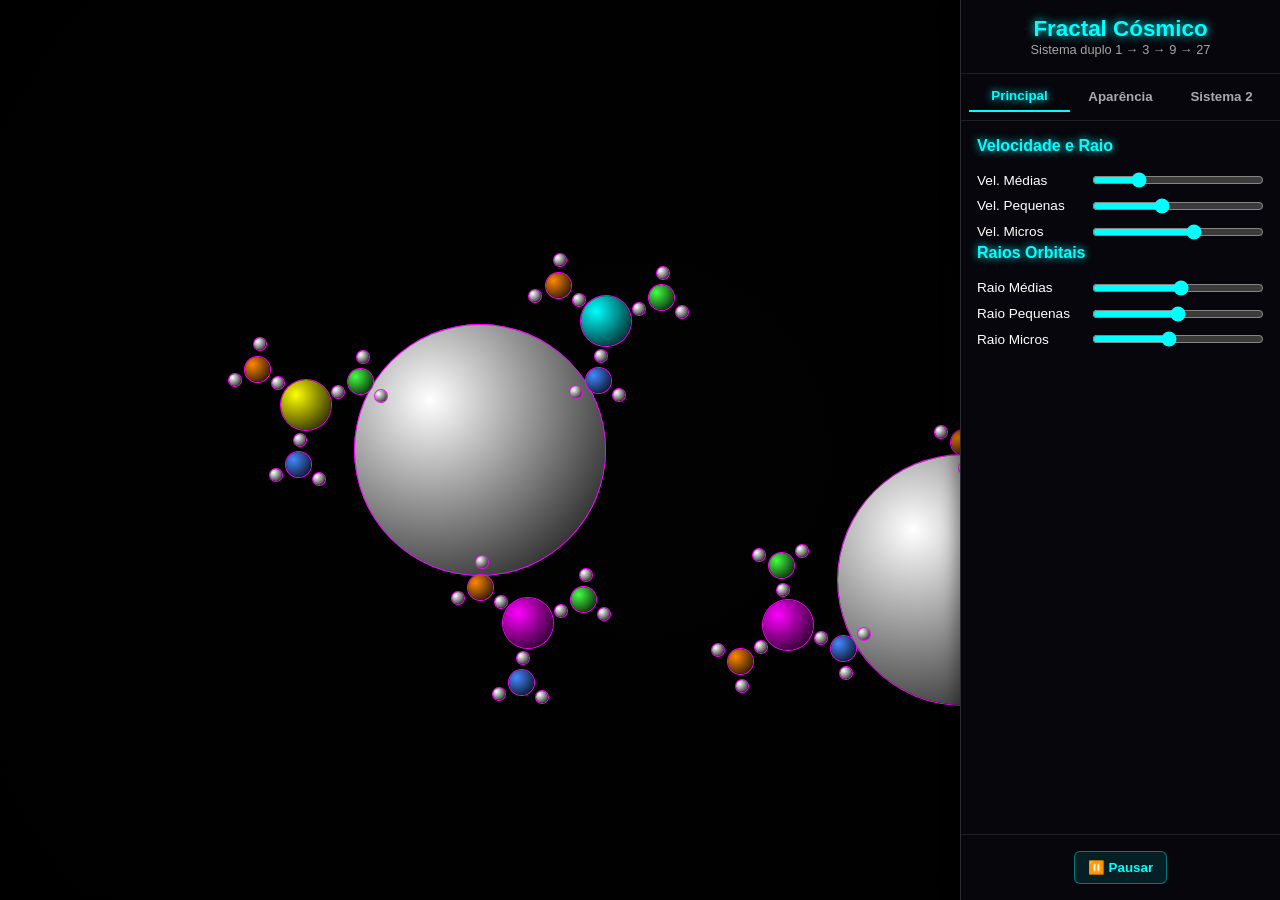
==== Orbitrum.html @ c3b30d6b "Add_000" ====
<!DOCTYPE html>
<html lang="pt-BR">
<head>
  <meta charset="UTF-8" />
  <meta name="viewport" content="width=device-width, initial-scale=1.0" />
  <title>Fractal Cósmico 1-3-9-27</title>
  <link rel="stylesheet" href="style_orbitrum.css" />
</head>
<body>
  <!-- Fundo de estrelas -->
  <canvas id="estrelas"></canvas>

  <!-- Área de visualização -->
  <div class="janela-visual">
    <div class="container" id="container1">
      <div class="esfera grande" id="grande"></div>
    </div>
    <!-- O segundo fractal é criado via JS -->
  </div>

  <!-- Painel lateral -->
  <aside class="painel">
    <div class="painel-topo">
      <h1>Fractal Cósmico</h1>
      <p class="subtitulo">Sistema duplo 1 → 3 → 9 → 27</p>
    </div>

    <div class="abas">
      <button class="aba ativa" data-alvo="controlePrincipal">Principal</button>
      <button class="aba" data-alvo="aparencia">Aparência</button>
      <button class="aba" data-alvo="sistema2">Sistema 2</button>
    </div>

    <!-- Aba Principal -->
    <div class="conteudo-aba ativa" id="controlePrincipal">
      <h2>Velocidade e Raio</h2>
      <label>Vel. Médias <input type="range" id="velocidadeMedias" min="0" max="2" step="0.01" value="0.5"></label>
      <label>Vel. Pequenas <input type="range" id="velocidadePequenas" min="0" max="2" step="0.01" value="0.8"></label>
      <label>Vel. Micros <input type="range" id="velocidadeMicros" min="0" max="2" step="0.01" value="1.2"></label>

      <h2>Raios Orbitais</h2>
      <label>Raio Médias <input type="range" id="raioMedias" min="50" max="300" value="180"></label>
      <label>Raio Pequenas <input type="range" id="raioPequenas" min="20" max="100" value="60"></label>
      <label>Raio Micros <input type="range" id="raioMicros" min="5" max="50" value="25"></label>
    </div>

    <!-- Aba Aparência -->
    <div class="conteudo-aba" id="aparencia">
      <h2>Aparência</h2>
      <label for="tamanhoGrande">Tamanho da Esfera Principal <input type="range" id="tamanhoGrande" min="100" max="600" value="250" step="10"></label>
      <label>Brilho <input type="range" id="brilho" min="0.1" max="2" step="0.1" value="1"></label>
      <label>Intensidade <input type="range" id="intensidade" min="0" max="1" step="0.05" value="0.5"></label>
      <label>Escala <input type="range" id="escala" min="0.5" max="2" step="0.1" value="1"></label>
      <h2>Transparência</h2>
      <label>Grande <input type="range" id="opacidadeGrande" min="0" max="1" step="0.05" value="1"></label>
      <label>Médias <input type="range" id="opacidadeMedias" min="0" max="1" step="0.05" value="1"></label>
      <label>Pequenas <input type="range" id="opacidadePequenas" min="0" max="1" step="0.05" value="1"></label>
      <label>Micros <input type="range" id="opacidadeMicros" min="0" max="1" step="0.05" value="1"></label>

      <label><input type="checkbox" id="modoCor"> Modo Cintilante</label>
      <label>Cor 1 <input type="color" id="cor1" value="#00ffff"></label>
      <label>Cor 2 <input type="color" id="cor2" value="#ff00ff"></label>
    </div>

    <!-- Aba Sistema 2 -->
    <div class="conteudo-aba" id="sistema2">
      <h2>Sistema Secundário</h2>
      <label>Velocidade Orbital <input type="range" id="velocidadeSistema" min="0.001" max="0.05" step="0.001" value="0.004"></label>
      <label>Raio Orbital <input type="range" id="raioSistema" min="100" max="800" step="10" value="500"></label>

      <h2>Centro da Órbita</h2>
      <label>Modo de Órbita
        <select id="modoOrbita">
          <option value="s2-orbita-s1" selected>Sistema 2 orbita Sistema 1</option>
          <option value="s1-orbita-s2">Sistema 1 orbita Sistema 2</option>
          <option value="ambos-centro">Ambos orbitam o centro</option>
        </select>
      </label>
    </div>

    <div class="painel-footer">
      <button id="pauseBtn">⏸️ Pausar</button>
    </div>
  </aside>

  <script src="script_orbitrum.js"></script>
</body>
</html>
---- style_orbitrum.css ----
/* =========================================================
   🌌 FRACTAL CÓSMICO — ESTILOS PRINCIPAIS
   ========================================================= */

/* === RESET & BASE === */
* {
  margin: 0;
  padding: 0;
  box-sizing: border-box;
}

html, body {
  height: 100%;
  background: radial-gradient(circle at center, #020202 10%, #000 100%);
  color: #fff;
  font-family: "Poppins", sans-serif;
  overflow: hidden;
}

/* =========================================================
   ✨ FUNDO DE ESTRELAS
   ========================================================= */
#estrelas {
  position: fixed;
  inset: 0;
  width: 100%;
  height: 100%;
  z-index: 0;
  background: transparent;
  pointer-events: none;
}

/* =========================================================
   🌠 JANELA DE VISUALIZAÇÃO
   ========================================================= */
.janela-visual {
  position: fixed;
  inset: 0;
  width: 75%;
  height: 100%;
  display: flex;
  justify-content: center;
  align-items: center;
  overflow: hidden;
  z-index: 1;
  perspective: 1000px;
}

/* =========================================================
   🪐 FRACTAIS
   ========================================================= */
.container {
  position: relative;
  width: 400px;
  height: 400px;
  transform-style: preserve-3d;
  animation: aparecer 1s ease forwards;
  opacity: 0;
}

.esfera {
  position: absolute;
  border-radius: 50%;
  box-shadow: 0 0 25px rgba(255, 255, 255, 0.4);
  transition: background 0.5s ease, filter 0.5s ease;
}

/* === Esferas por nível === */
.grande {
  width: 120px;
  height: 120px;
  left: 50%;
  top: 50%;
  transform: translate(-50%, -50%);
  background: radial-gradient(circle at 40% 40%, #00ffff, #0033ff);
  box-shadow: 0 0 40px rgba(0, 255, 255, 0.4);
}
.media {
  width: 50px;
  height: 50px;
  background: radial-gradient(circle at 30% 30%, #ff00ff, #5500ff);
  box-shadow: 0 0 20px rgba(255, 0, 255, 0.3);
}
.pequena {
  width: 25px;
  height: 25px;
  background: radial-gradient(circle at 30% 30%, #ffcc00, #ff0066);
  box-shadow: 0 0 15px rgba(255, 204, 0, 0.4);
}
.micro {
  width: 12px;
  height: 12px;
  background: radial-gradient(circle at 30% 30%, #ffffff, #777);
  box-shadow: 0 0 8px rgba(255, 255, 255, 0.4);
}

/* =========================================================
   🧭 PAINEL LATERAL
   ========================================================= */
.painel {
  position: fixed;
  right: 0;
  top: 0;
  width: 25%;
  height: 100%;
  background: rgba(20, 20, 40, 0.3);
  backdrop-filter: blur(12px);
  border-left: 1px solid rgba(255, 255, 255, 0.15);
  box-shadow: -4px 0 15px rgba(0, 0, 0, 0.4);
  display: flex;
  flex-direction: column;
  z-index: 2;
  overflow: hidden;
  animation: aparecer 1s ease forwards;
  opacity: 0;
}

/* === Cabeçalho === */
.painel-topo {
  padding: 1rem;
  text-align: center;
  border-bottom: 1px solid rgba(255, 255, 255, 0.1);
}
.painel-topo h1 {
  font-size: 1.4rem;
  color: #0ff;
  text-shadow: 0 0 10px #0ff;
}
.painel-topo .subtitulo {
  font-size: 0.8rem;
  color: #ccc;
  opacity: 0.8;
}

/* =========================================================
   🧩 ABAS
   ========================================================= */
.abas {
  display: flex;
  justify-content: space-around;
  padding: 0.5rem;
  border-bottom: 1px solid rgba(255, 255, 255, 0.1);
}

.aba {
  flex: 1;
  text-align: center;
  background: transparent;
  border: none;
  color: #aaa;
  font-weight: bold;
  cursor: pointer;
  transition: color 0.3s ease, border-bottom 0.3s ease, text-shadow 0.3s;
  padding: 0.4rem 0.6rem;
}

.aba:hover {
  color: #fff;
}

.aba.ativa {
  color: #0ff;
  border-bottom: 2px solid #0ff;
  text-shadow: 0 0 8px #0ff;
  animation: brilhoCosmico 2s infinite alternate ease-in-out;
}

/* === Animação do brilho cósmico da aba ativa === */
@keyframes brilhoCosmico {
  0% { text-shadow: 0 0 8px #0ff; }
  100% { text-shadow: 0 0 16px #0ff, 0 0 24px #0ff; }
}

/* =========================================================
   💫 CONTEÚDO DAS ABAS
   ========================================================= */
.conteudo-aba {
  display: none;
  flex-direction: column;
  padding: 1rem;
  overflow-y: auto;
  flex: 1;
  opacity: 0;
  transform: translateY(10px);
  transition: opacity 0.4s ease, transform 0.4s ease;
}

.conteudo-aba.ativa {
  display: flex;
  opacity: 1;
  transform: translateY(0);
}

.conteudo-aba h2 {
  font-size: 1rem;
  margin-bottom: 0.8rem;
  color: #0ff;
  text-shadow: 0 0 8px #0ff;
}

/* =========================================================
   🎚️ CONTROLES E INPUTS
   ========================================================= */
label {
  display: flex;
  justify-content: space-between;
  align-items: center;
  font-size: 0.85rem;
  margin: 0.3rem 0;
  gap: 0.5rem;
}

input[type="range"] {
  width: 60%;
  accent-color: #0ff;
  cursor: pointer;
}

input[type="color"] {
  width: 32px;
  height: 32px;
  border: none;
  border-radius: 6px;
  background: none;
  cursor: pointer;
  box-shadow: 0 0 8px rgba(0, 255, 255, 0.2);
  transition: transform 0.2s ease, box-shadow 0.3s ease;
}

input[type="color"]:hover {
  transform: scale(1.1);
  box-shadow: 0 0 10px rgba(0, 255, 255, 0.4);
}

/* === Bloco agrupado de cores === */
.bloco-cores {
  display: flex;
  flex-direction: column;
  gap: 0.6rem;
  margin: 0.8rem 0;
  padding: 0.6rem;
  background: rgba(255, 255, 255, 0.05);
  border-radius: 10px;
  box-shadow: inset 0 0 10px rgba(0, 255, 255, 0.05);
}

.bloco-cores h3 {
  font-size: 0.9rem;
  color: #0ff;
  margin-bottom: 0.3rem;
  text-shadow: 0 0 6px #0ff;
}

/* === Grid das caixas de cor === */
.grade-cores {
  display: grid;
  grid-template-columns: repeat(auto-fill, minmax(38px, 1fr));
  gap: 0.4rem;
  justify-items: center;
}

.grade-cores label {
  flex-direction: column;
  align-items: center;
  gap: 0.3rem;
  font-size: 0.7rem;
  color: #ccc;
}

/* =========================================================
   🪞 RODAPÉ DO PAINEL
   ========================================================= */
.painel-footer {
  display: flex;
  justify-content: space-around;
  align-items: center;
  padding: 1rem;
  border-top: 1px solid rgba(255, 255, 255, 0.1);
}

.painel-footer button {
  background: rgba(0, 255, 255, 0.1);
  border: 1px solid rgba(0, 255, 255, 0.4);
  border-radius: 6px;
  color: #0ff;
  padding: 0.5rem 0.8rem;
  font-weight: bold;
  cursor: pointer;
  transition: background 0.3s, transform 0.2s, box-shadow 0.3s;
}

.painel-footer button:hover {
  background: rgba(0, 255, 255, 0.25);
  transform: scale(1.05);
  box-shadow: 0 0 12px rgba(0, 255, 255, 0.3);
}


/* =========================================================
   🌌 SCROLLBAR PERSONALIZADA
   ========================================================= */
.conteudo-aba::-webkit-scrollbar {
  width: 6px;
}
.conteudo-aba::-webkit-scrollbar-thumb {
  background: rgba(0, 255, 255, 0.3);
  border-radius: 3px;
}

/* =========================================================
   🌅 ANIMAÇÃO DE ENTRADA
   ========================================================= */
@keyframes aparecer {
  to {
    opacity: 1;
    transform: none;
  }
}

/* =========================================================
   📱 RESPONSIVIDADE
   ========================================================= */
@media (max-width: 900px) {
  .janela-visual { width: 100%; }
  .painel { display: none; }
}
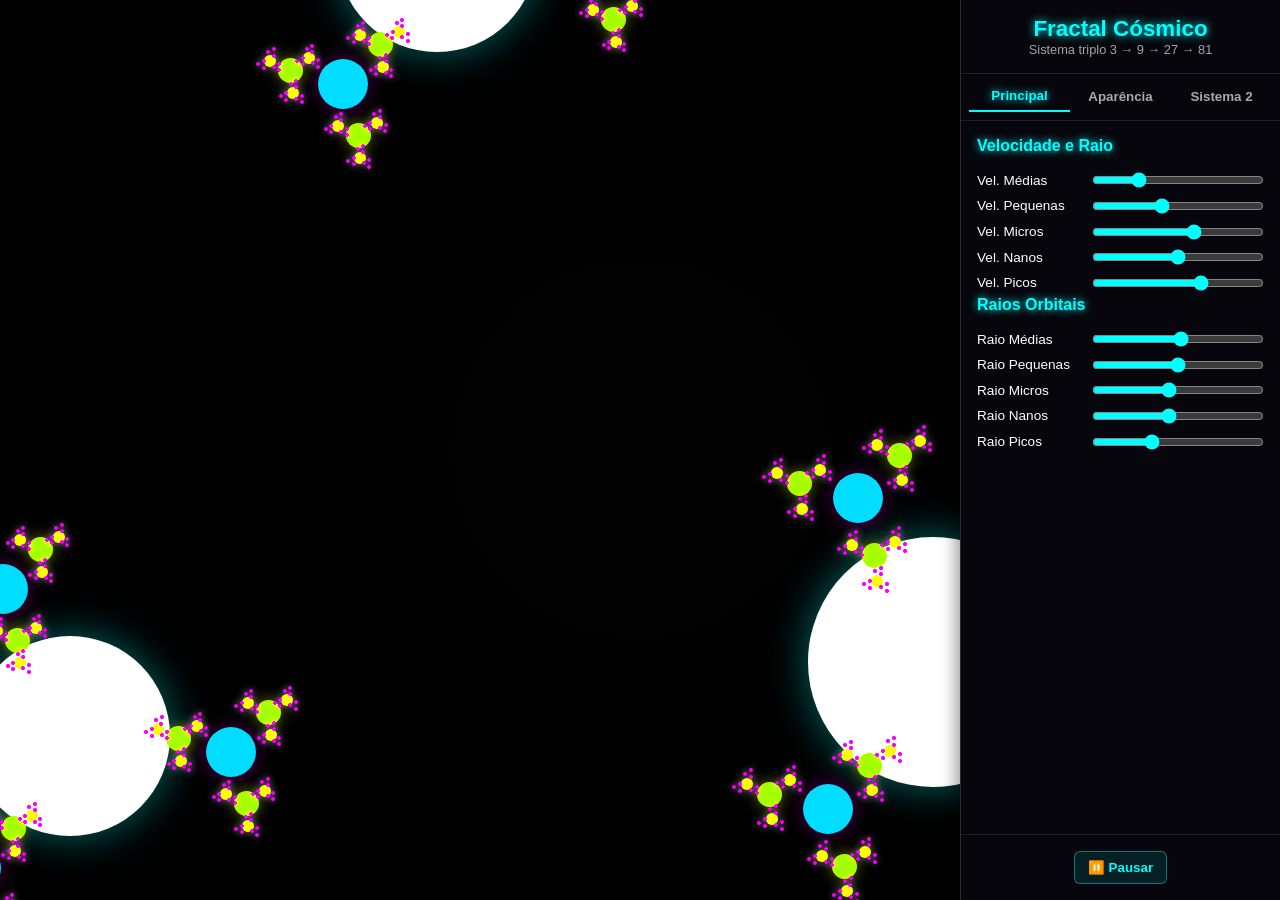
==== commit c906fa11: "Add_001" ====
--- a/Orbitrum.html
+++ b/Orbitrum.html
@@ -22,7 +22,7 @@
   <aside class="painel">
     <div class="painel-topo">
       <h1>Fractal Cósmico</h1>
-      <p class="subtitulo">Sistema duplo 1 → 3 → 9 → 27</p>
+      <p class="subtitulo">Sistema triplo 3 → 9 → 27 → 81</p>
     </div>
 
     <div class="abas">
@@ -37,11 +37,16 @@
       <label>Vel. Médias <input type="range" id="velocidadeMedias" min="0" max="2" step="0.01" value="0.5"></label>
       <label>Vel. Pequenas <input type="range" id="velocidadePequenas" min="0" max="2" step="0.01" value="0.8"></label>
       <label>Vel. Micros <input type="range" id="velocidadeMicros" min="0" max="2" step="0.01" value="1.2"></label>
+      <label>Vel. Nanos <input type="range" id="velocidadeNanos" min="0" max="2" step="0.01" value="1"></label>
+      <label>Vel. Picos <input type="range" id="velocidadePicos" min="0" max="2" step="0.01" value="1.3"></label>
 
       <h2>Raios Orbitais</h2>
       <label>Raio Médias <input type="range" id="raioMedias" min="50" max="300" value="180"></label>
       <label>Raio Pequenas <input type="range" id="raioPequenas" min="20" max="100" value="60"></label>
       <label>Raio Micros <input type="range" id="raioMicros" min="5" max="50" value="25"></label>
+      <label>Raio Nanos <input type="range" id="raioNanos" min="2" max="20" value="10"></label>
+      <label>Raio Picos <input type="range" id="raioPicos" min="1" max="10" value="4"></label>
+
     </div>
 
     <!-- Aba Aparência -->
@@ -50,7 +55,6 @@
       <label for="tamanhoGrande">Tamanho da Esfera Principal <input type="range" id="tamanhoGrande" min="100" max="600" value="250" step="10"></label>
       <label>Brilho <input type="range" id="brilho" min="0.1" max="2" step="0.1" value="1"></label>
       <label>Intensidade <input type="range" id="intensidade" min="0" max="1" step="0.05" value="0.5"></label>
-      <label>Escala <input type="range" id="escala" min="0.5" max="2" step="0.1" value="1"></label>
       <h2>Transparência</h2>
       <label>Grande <input type="range" id="opacidadeGrande" min="0" max="1" step="0.05" value="1"></label>
       <label>Médias <input type="range" id="opacidadeMedias" min="0" max="1" step="0.05" value="1"></label>
@@ -58,8 +62,6 @@
       <label>Micros <input type="range" id="opacidadeMicros" min="0" max="1" step="0.05" value="1"></label>
 
       <label><input type="checkbox" id="modoCor"> Modo Cintilante</label>
-      <label>Cor 1 <input type="color" id="cor1" value="#00ffff"></label>
-      <label>Cor 2 <input type="color" id="cor2" value="#ff00ff"></label>
     </div>
 
     <!-- Aba Sistema 2 -->
--- a/style_orbitrum.css
+++ b/style_orbitrum.css
@@ -324,3 +324,25 @@
   .janela-visual { width: 100%; }
   .painel { display: none; }
 }
+
+/* =========================================================
+   🧩 NÍVEL EXTRA — NANO E PICO (5º nível)
+   ========================================================= */
+
+/* Permitir que as nano-esferas mostrem seus filhos (picos) */
+.esfera.nano {
+  overflow: visible !important;
+}
+
+/* Configuração visual dos picos */
+.esfera.pico {
+  position: absolute;
+  width: 4px;
+  height: 4px;
+  border-radius: 50%;
+  background: radial-gradient(circle at 40% 40%, #ffffff, #999);
+  box-shadow: 0 0 6px rgba(255, 255, 255, 0.5);
+  opacity: 0.7;
+  pointer-events: none;
+  transition: transform 0.2s ease;
+}
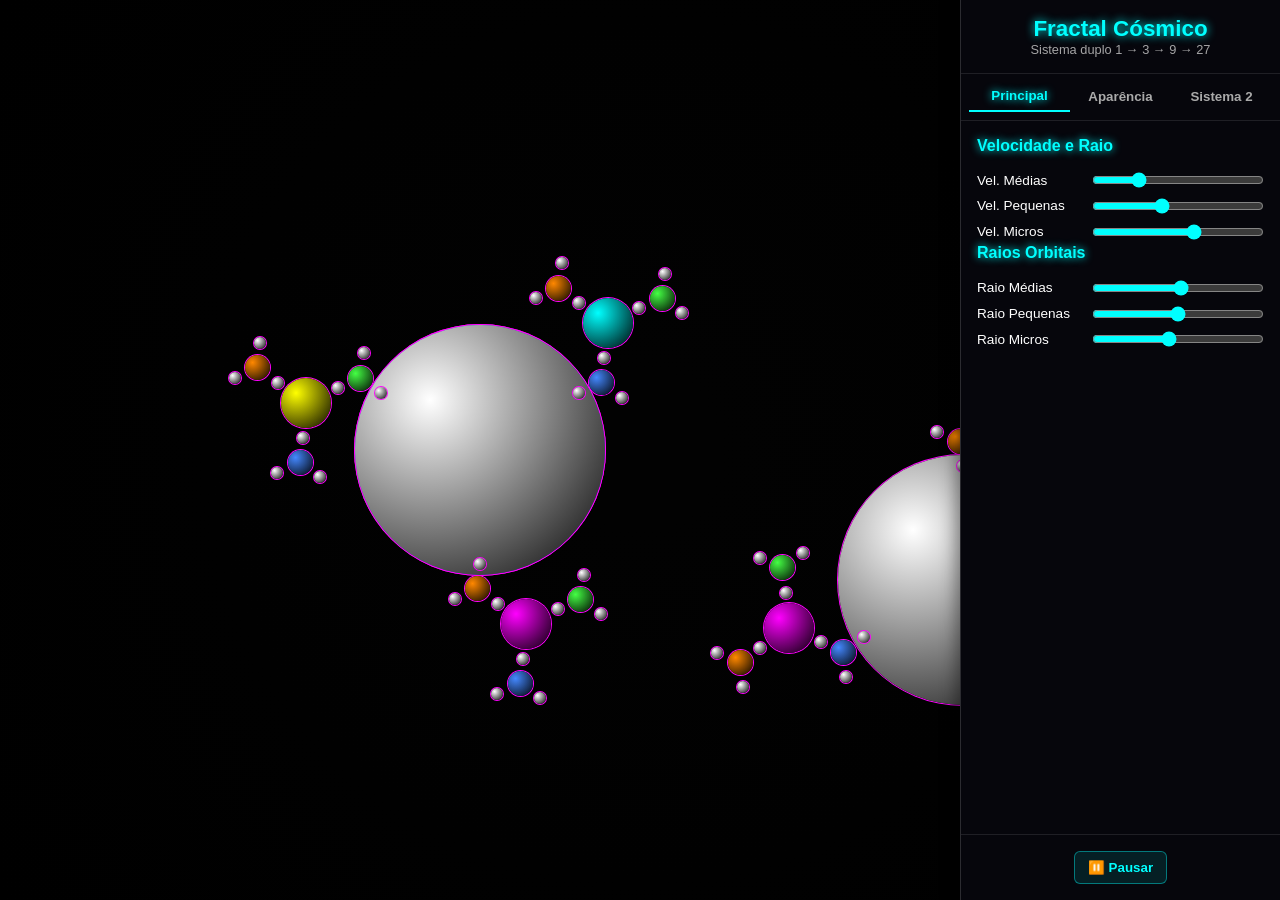
==== commit 072f8146: "Add_002" ====
--- a/Orbitrum.html
+++ b/Orbitrum.html
@@ -22,7 +22,7 @@
   <aside class="painel">
     <div class="painel-topo">
       <h1>Fractal Cósmico</h1>
-      <p class="subtitulo">Sistema triplo 3 → 9 → 27 → 81</p>
+      <p class="subtitulo">Sistema duplo 1 → 3 → 9 → 27</p>
     </div>
 
     <div class="abas">
@@ -37,16 +37,11 @@
       <label>Vel. Médias <input type="range" id="velocidadeMedias" min="0" max="2" step="0.01" value="0.5"></label>
       <label>Vel. Pequenas <input type="range" id="velocidadePequenas" min="0" max="2" step="0.01" value="0.8"></label>
       <label>Vel. Micros <input type="range" id="velocidadeMicros" min="0" max="2" step="0.01" value="1.2"></label>
-      <label>Vel. Nanos <input type="range" id="velocidadeNanos" min="0" max="2" step="0.01" value="1"></label>
-      <label>Vel. Picos <input type="range" id="velocidadePicos" min="0" max="2" step="0.01" value="1.3"></label>
 
       <h2>Raios Orbitais</h2>
       <label>Raio Médias <input type="range" id="raioMedias" min="50" max="300" value="180"></label>
       <label>Raio Pequenas <input type="range" id="raioPequenas" min="20" max="100" value="60"></label>
       <label>Raio Micros <input type="range" id="raioMicros" min="5" max="50" value="25"></label>
-      <label>Raio Nanos <input type="range" id="raioNanos" min="2" max="20" value="10"></label>
-      <label>Raio Picos <input type="range" id="raioPicos" min="1" max="10" value="4"></label>
-
     </div>
 
     <!-- Aba Aparência -->
@@ -55,6 +50,7 @@
       <label for="tamanhoGrande">Tamanho da Esfera Principal <input type="range" id="tamanhoGrande" min="100" max="600" value="250" step="10"></label>
       <label>Brilho <input type="range" id="brilho" min="0.1" max="2" step="0.1" value="1"></label>
       <label>Intensidade <input type="range" id="intensidade" min="0" max="1" step="0.05" value="0.5"></label>
+      <label>Escala <input type="range" id="escala" min="0.5" max="2" step="0.1" value="1"></label>
       <h2>Transparência</h2>
       <label>Grande <input type="range" id="opacidadeGrande" min="0" max="1" step="0.05" value="1"></label>
       <label>Médias <input type="range" id="opacidadeMedias" min="0" max="1" step="0.05" value="1"></label>
@@ -62,6 +58,8 @@
       <label>Micros <input type="range" id="opacidadeMicros" min="0" max="1" step="0.05" value="1"></label>
 
       <label><input type="checkbox" id="modoCor"> Modo Cintilante</label>
+      <label>Cor 1 <input type="color" id="cor1" value="#00ffff"></label>
+      <label>Cor 2 <input type="color" id="cor2" value="#ff00ff"></label>
     </div>
 
     <!-- Aba Sistema 2 -->
--- a/style_orbitrum.css
+++ b/style_orbitrum.css
@@ -324,25 +324,3 @@
   .janela-visual { width: 100%; }
   .painel { display: none; }
 }
-
-/* =========================================================
-   🧩 NÍVEL EXTRA — NANO E PICO (5º nível)
-   ========================================================= */
-
-/* Permitir que as nano-esferas mostrem seus filhos (picos) */
-.esfera.nano {
-  overflow: visible !important;
-}
-
-/* Configuração visual dos picos */
-.esfera.pico {
-  position: absolute;
-  width: 4px;
-  height: 4px;
-  border-radius: 50%;
-  background: radial-gradient(circle at 40% 40%, #ffffff, #999);
-  box-shadow: 0 0 6px rgba(255, 255, 255, 0.5);
-  opacity: 0.7;
-  pointer-events: none;
-  transition: transform 0.2s ease;
-}
